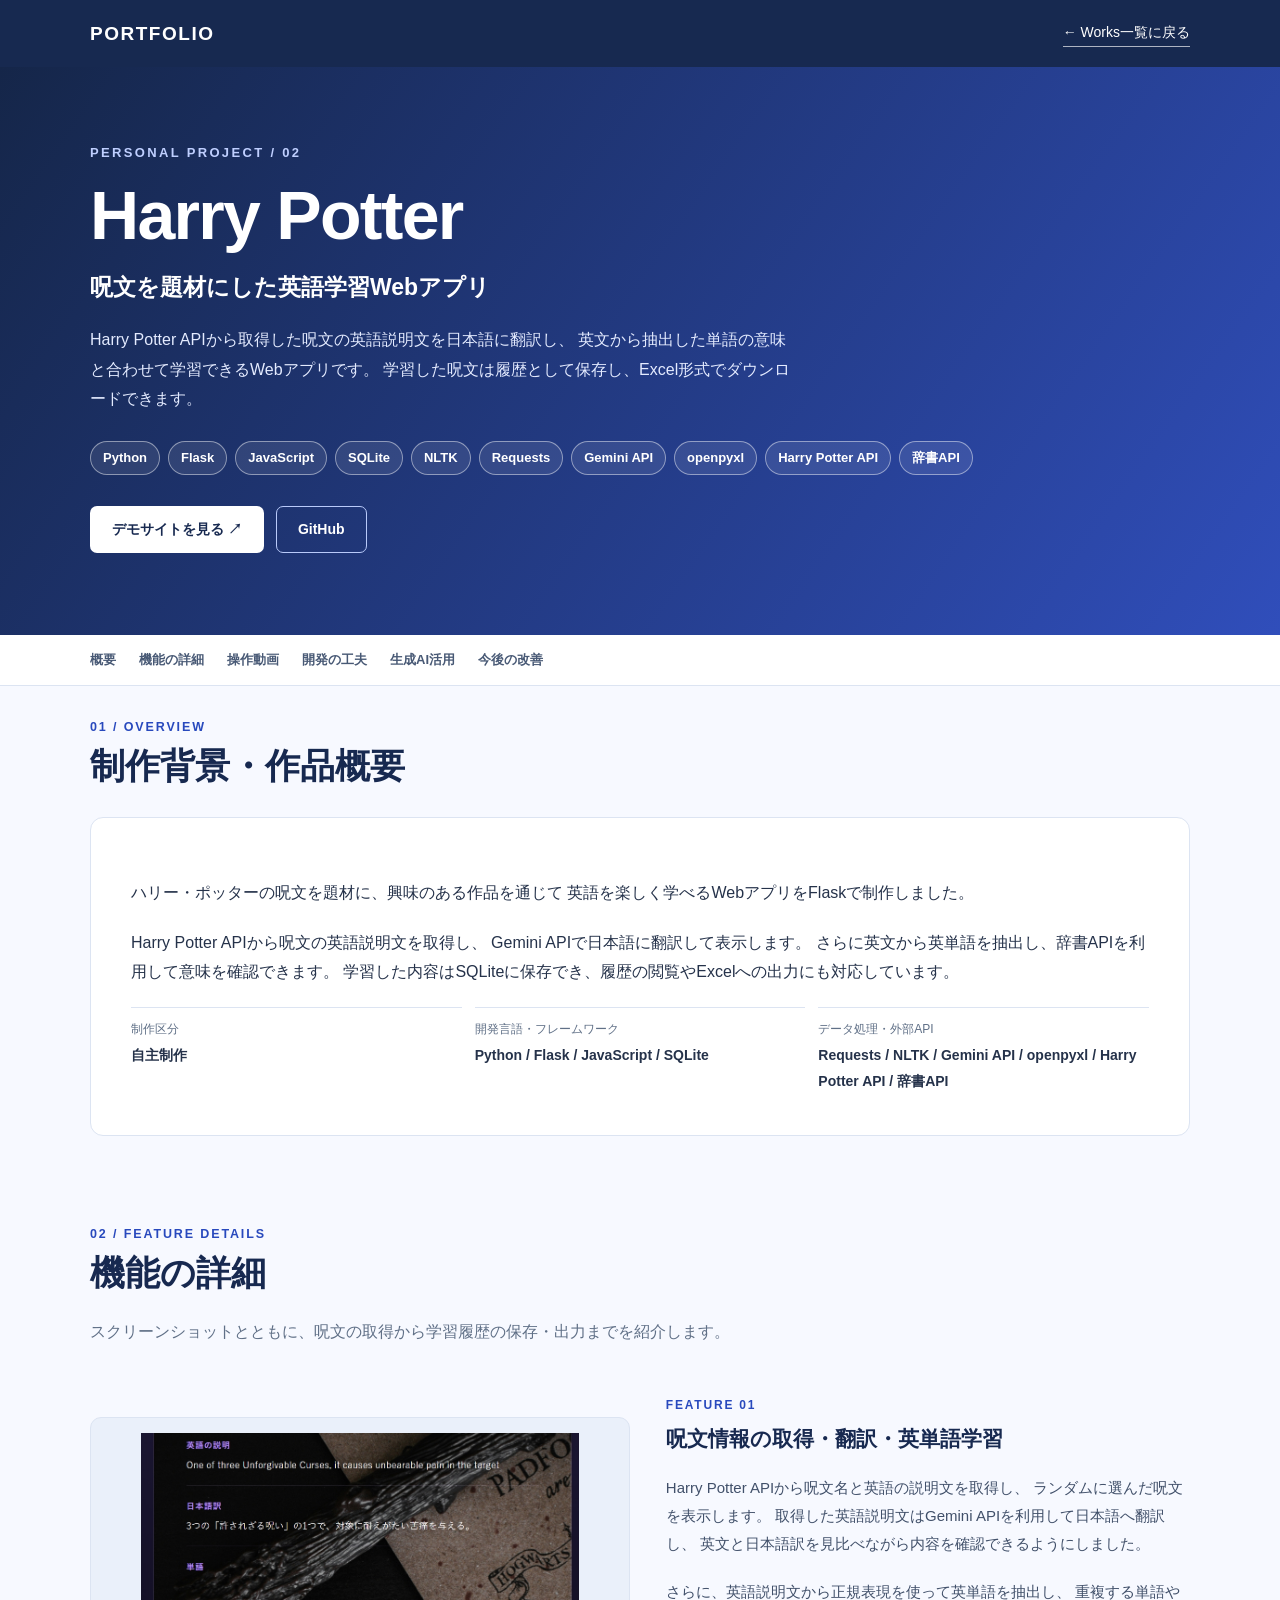
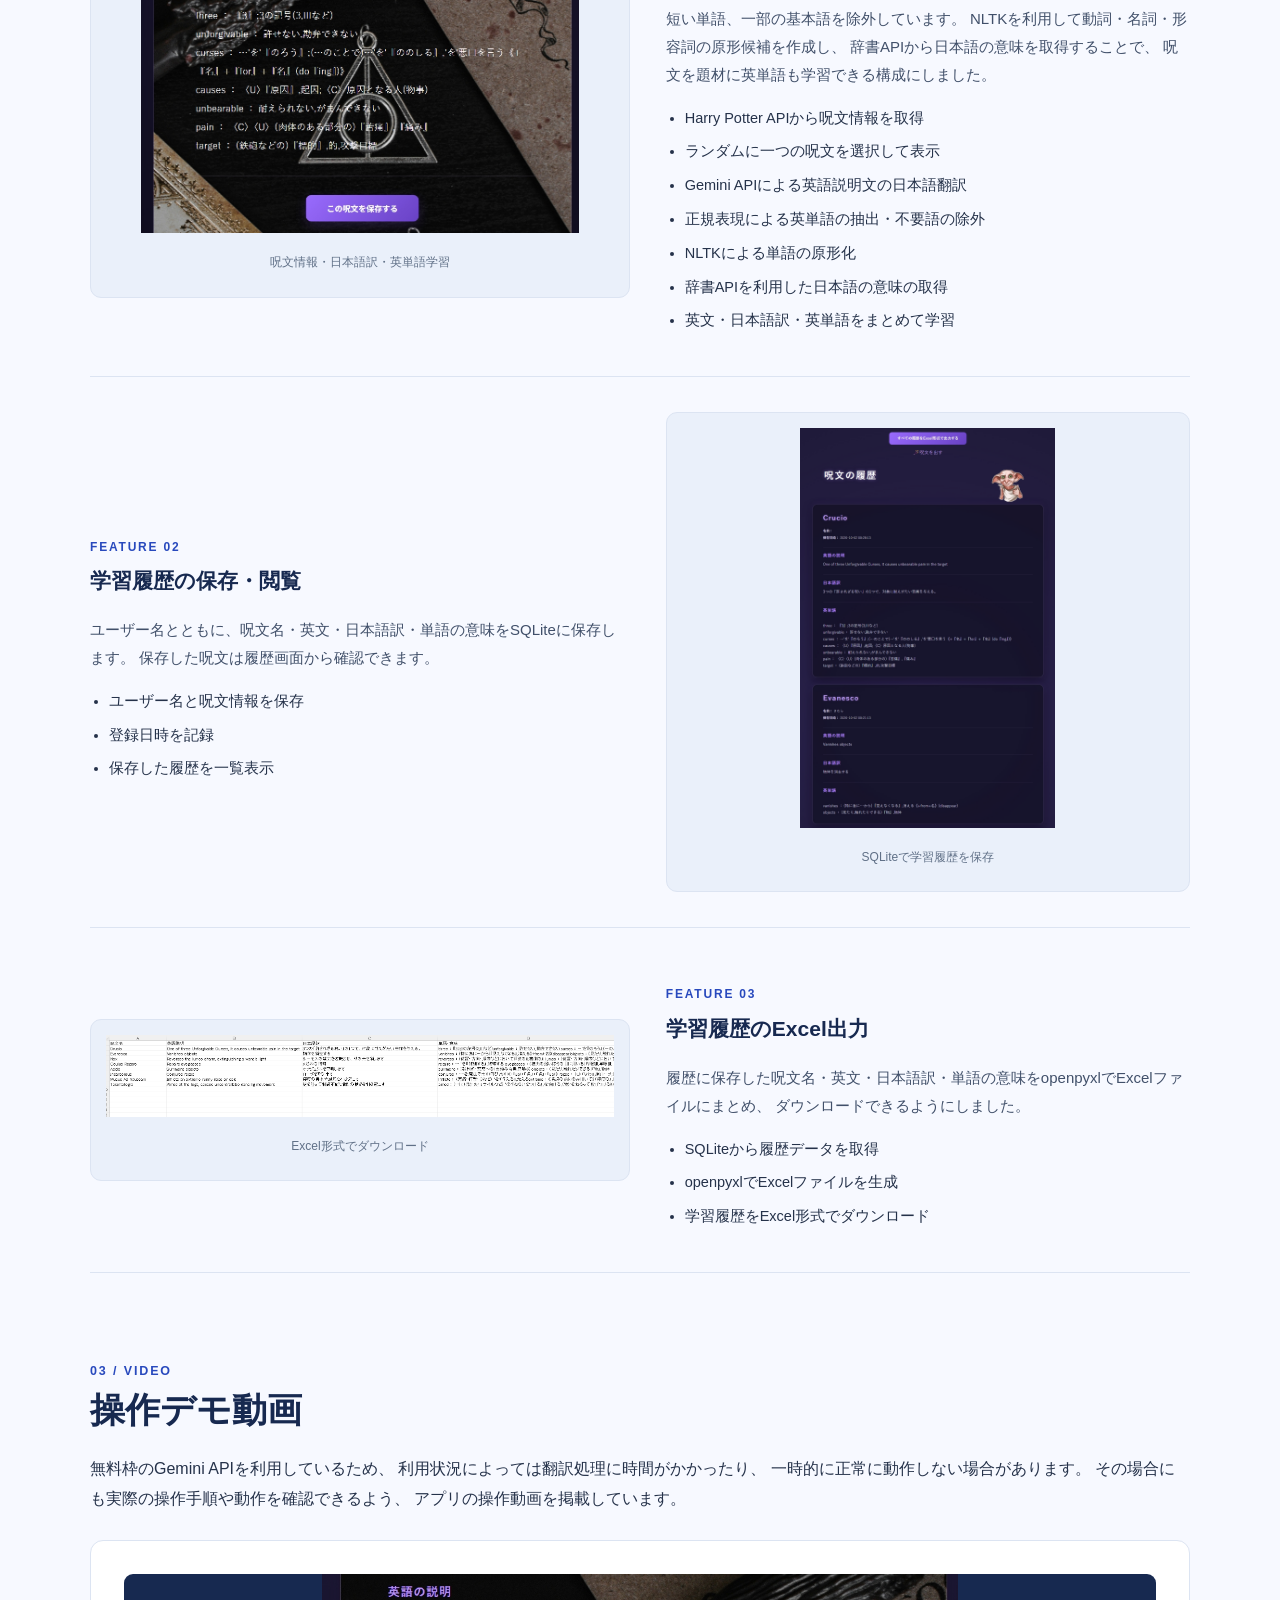
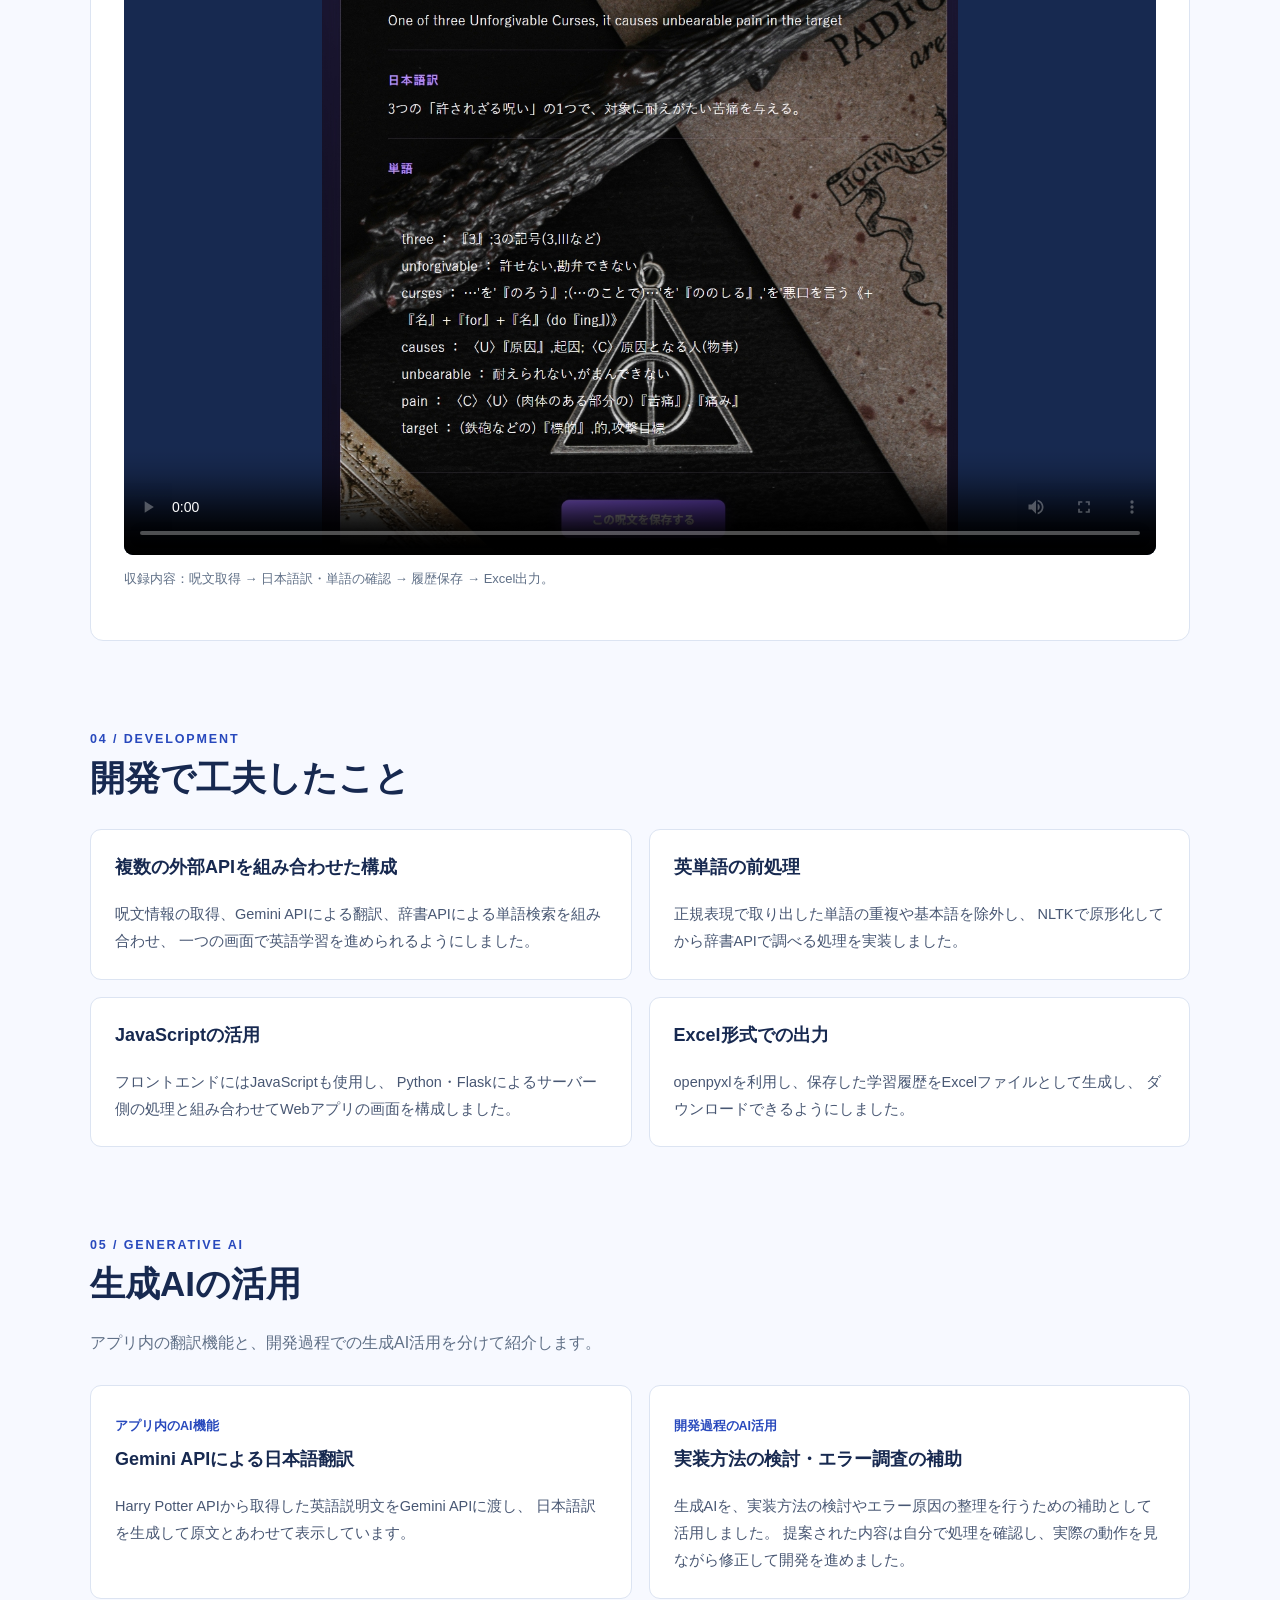
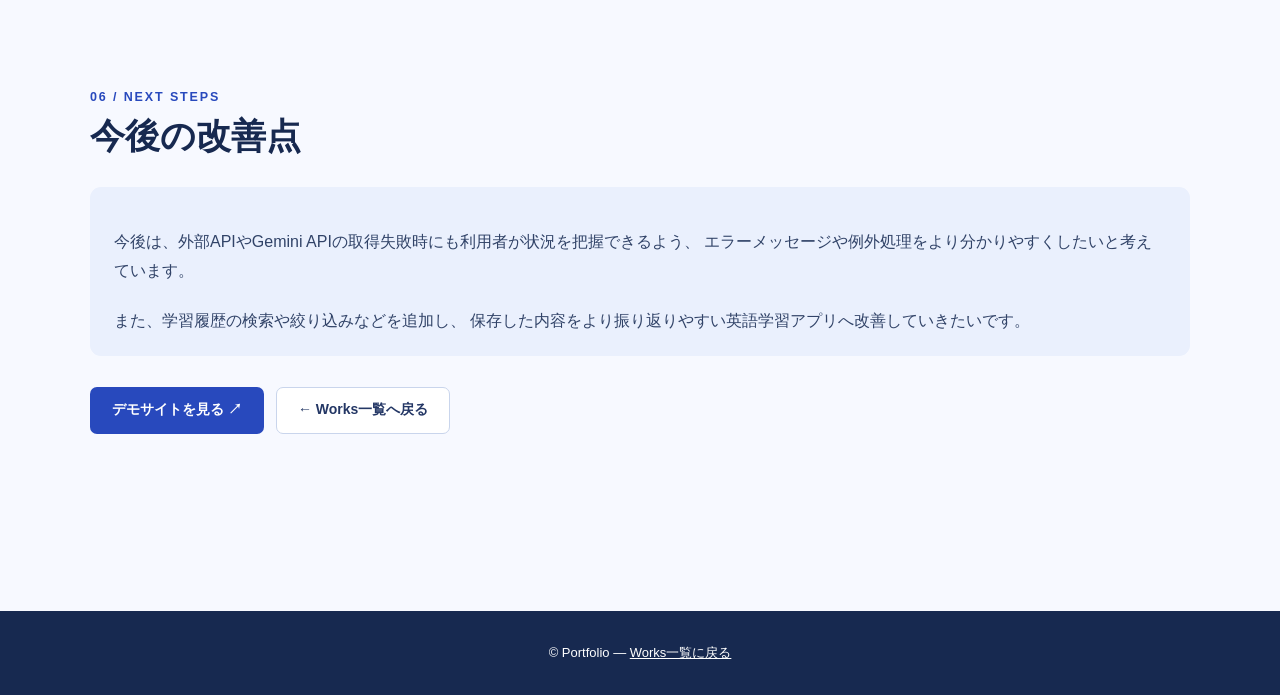
==== harry.html @ 6ee56cf9 "変更" ====
<!DOCTYPE html>
<html lang="ja">
<head>
  <meta charset="UTF-8">
  <meta name="viewport" content="width=device-width, initial-scale=1.0">
  <meta name="description" content="Harry Potter｜呪文を題材にした英語学習Webアプリの制作背景、主な機能、開発時の工夫、操作動画を紹介するポートフォリオ詳細ページです。">
  <title>Harry Potter | Works Detail</title>
  <link rel="stylesheet" href="works.css">
</head>

<body>

  <header class="topbar">
    <div class="container">
      <a class="brand" href="index.html">PORTFOLIO</a>
      <a class="back-link" href="index.html#point3">← Works一覧に戻る</a>
    </div>
  </header>

  <section class="hero" aria-labelledby="page-title">
    <div class="container">
      <p class="eyebrow">PERSONAL PROJECT / 02</p>
      <h1 id="page-title">Harry Potter</h1>
      <p class="hero-sub">呪文を題材にした英語学習Webアプリ</p>

      <p class="hero-desc">
        Harry Potter APIから取得した呪文の英語説明文を日本語に翻訳し、
        英文から抽出した単語の意味と合わせて学習できるWebアプリです。
        学習した呪文は履歴として保存し、Excel形式でダウンロードできます。
      </p>

      <ul class="tag-list" aria-label="使用技術">
        <li>Python</li>
        <li>Flask</li>
        <li>JavaScript</li>
        <li>SQLite</li>
        <li>NLTK</li>
        <li>Requests</li>
        <li>Gemini API</li>
        <li>openpyxl</li>
        <li>Harry Potter API</li>
        <li>辞書API</li>
      </ul>

      <div class="actions">
        <a class="btn btn-light"
           href="https://harry-potter-app-kkv4.onrender.com/"
           target="_blank"
           rel="noopener noreferrer">
          デモサイトを見る ↗
        </a>

        <a class="btn btn-outline"
           href="https://github.com/yuka3day525-jpg/harry_potter_app.git"
           target="_blank"
           rel="noopener noreferrer">
          GitHub
        </a>
      </div>
    </div>
  </section>

  <nav class="page-nav" aria-label="ページ内メニュー">
    <div class="container">
      <a href="#overview">概要</a>
      <a href="#feature-details">機能の詳細</a>
      <a href="#video">操作動画</a>
      <a href="#development">開発の工夫</a>
      <a href="#ai">生成AI活用</a>
      <a href="#future">今後の改善</a>
    </div>
  </nav>

  <main class="container">

    <section class="detail" id="overview">
      <div class="section-head">
        <p class="section-no">01 / OVERVIEW</p>
        <h2>制作背景・作品概要</h2>
      </div>

      <div class="summary">
        <p>
          ハリー・ポッターの呪文を題材に、興味のある作品を通じて
          英語を楽しく学べるWebアプリをFlaskで制作しました。
        </p>

        <p>
          Harry Potter APIから呪文の英語説明文を取得し、
          Gemini APIで日本語に翻訳して表示します。
          さらに英文から英単語を抽出し、辞書APIを利用して意味を確認できます。
          学習した内容はSQLiteに保存でき、履歴の閲覧やExcelへの出力にも対応しています。
        </p>

        <dl class="meta">
          <div>
            <dt>制作区分</dt>
            <dd>自主制作</dd>
          </div>

          <div>
            <dt>開発言語・フレームワーク</dt>
            <dd>Python / Flask / JavaScript / SQLite</dd>
          </div>

          <div>
            <dt>データ処理・外部API</dt>
            <dd>Requests / NLTK / Gemini API / openpyxl / Harry Potter API / 辞書API</dd>
          </div>
        </dl>
      </div>
    </section>

    <section class="detail" id="feature-details">
      <div class="section-head">
        <p class="section-no">02 / FEATURE DETAILS</p>
        <h2>機能の詳細</h2>
        <p class="section-lead">
          スクリーンショットとともに、呪文の取得から学習履歴の保存・出力までを紹介します。
        </p>
      </div>

      <article class="detail-feature">
          <figure class="feature-picture">
              <img
                  src="image/hp-spell.jpg"
                  alt="呪文情報、日本語訳、英単語の意味を表示した画面"
             
              >
              
              <figcaption>呪文情報・日本語訳・英単語学習</figcaption>
          </figure>

          <div class="feature-copy">
              <p class="small-number">FEATURE 01</p>

              <h3>呪文情報の取得・翻訳・英単語学習</h3>

              <p>
                  Harry Potter APIから呪文名と英語の説明文を取得し、
                  ランダムに選んだ呪文を表示します。
                  取得した英語説明文はGemini APIを利用して日本語へ翻訳し、
                  英文と日本語訳を見比べながら内容を確認できるようにしました。
              </p>

              <p>
                  さらに、英語説明文から正規表現を使って英単語を抽出し、
                  重複する単語や短い単語、一部の基本語を除外しています。
                  NLTKを利用して動詞・名詞・形容詞の原形候補を作成し、
                  辞書APIから日本語の意味を取得することで、
                  呪文を題材に英単語も学習できる構成にしました。
              </p>

              <ul>
                  <li>Harry Potter APIから呪文情報を取得</li>
                  <li>ランダムに一つの呪文を選択して表示</li>
                  <li>Gemini APIによる英語説明文の日本語翻訳</li>
                  <li>正規表現による英単語の抽出・不要語の除外</li>
                  <li>NLTKによる単語の原形化</li>
                  <li>辞書APIを利用した日本語の意味の取得</li>
                  <li>英文・日本語訳・英単語をまとめて学習</li>
              </ul>
          </div>
      </article>
      <article class="detail-feature">
        <figure class="feature-picture">
          <img src="image/hp-history.jpg"
               alt="保存した呪文を一覧表示した画面">
               
          <figcaption>SQLiteで学習履歴を保存</figcaption>
        </figure>

        <div class="feature-copy">
          <p class="small-number">FEATURE 02</p>
          <h3>学習履歴の保存・閲覧</h3>

          <p>
            ユーザー名とともに、呪文名・英文・日本語訳・単語の意味をSQLiteに保存します。
            保存した呪文は履歴画面から確認できます。
          </p>

          <ul>
            <li>ユーザー名と呪文情報を保存</li>
            <li>登録日時を記録</li>
            <li>保存した履歴を一覧表示</li>
          </ul>
        </div>
      </article>

      <article class="detail-feature">
        <figure class="feature-picture">
          <img src="image/hp-excel.jpg"
               alt="ダウンロードした呪文履歴のExcelファイル">
               
          <figcaption>Excel形式でダウンロード</figcaption>
        </figure>

        <div class="feature-copy">
          <p class="small-number">FEATURE 03</p>
          <h3>学習履歴のExcel出力</h3>

          <p>
            履歴に保存した呪文名・英文・日本語訳・単語の意味をopenpyxlでExcelファイルにまとめ、
            ダウンロードできるようにしました。
          </p>

          <ul>
            <li>SQLiteから履歴データを取得</li>
            <li>openpyxlでExcelファイルを生成</li>
            <li>学習履歴をExcel形式でダウンロード</li>
          </ul>
        </div>
      </article>
    </section>

    <section class="detail" id="video">
      <div class="section-head">
        <p class="section-no">03 / VIDEO</p>
        <h2>操作デモ動画</h2>
        <p>
          無料枠のGemini APIを利用しているため、
          利用状況によっては翻訳処理に時間がかかったり、
          一時的に正常に動作しない場合があります。
          その場合にも実際の操作手順や動作を確認できるよう、
          アプリの操作動画を掲載しています。
        </p>
      </div>

      <div class="video-panel">
        <div class="video-wrap">
          <video controls
                 preload="metadata"
                 playsinline
                 poster="image/hp-spell.jpg"
                 aria-label="ハリー・ポッター英語学習アプリ操作デモ動画">
            <source src="video/hp-demo.mp4" type="video/mp4">
            <p class="video-fallback">
              動画を再生できない場合は、対応ブラウザでご確認ください。
            </p>
          </video>
        </div>

        <p class="hint">
          収録内容：呪文取得 → 日本語訳・単語の確認 → 履歴保存 → Excel出力。
        </p>
      </div>
    </section>

    <section class="detail" id="development">
      <div class="section-head">
        <p class="section-no">04 / DEVELOPMENT</p>
        <h2>開発で工夫したこと</h2>
      </div>

      <div class="two-col">
        <article class="info-card">
          <h3>複数の外部APIを組み合わせた構成</h3>
          <p>
            呪文情報の取得、Gemini APIによる翻訳、辞書APIによる単語検索を組み合わせ、
            一つの画面で英語学習を進められるようにしました。
          </p>
        </article>

        <article class="info-card">
          <h3>英単語の前処理</h3>
          <p>
            正規表現で取り出した単語の重複や基本語を除外し、
            NLTKで原形化してから辞書APIで調べる処理を実装しました。
          </p>
        </article>

        <article class="info-card">
          <h3>JavaScriptの活用</h3>
          <p>
            フロントエンドにはJavaScriptも使用し、
            Python・Flaskによるサーバー側の処理と組み合わせてWebアプリの画面を構成しました。
          </p>
        </article>

        <article class="info-card">
          <h3>Excel形式での出力</h3>
          <p>
            openpyxlを利用し、保存した学習履歴をExcelファイルとして生成し、
            ダウンロードできるようにしました。
          </p>
        </article>
      </div>
    </section>

    <section class="detail" id="ai">
      <div class="section-head">
        <p class="section-no">05 / GENERATIVE AI</p>
        <h2>生成AIの活用</h2>
        <p class="section-lead">
          アプリ内の翻訳機能と、開発過程での生成AI活用を分けて紹介します。
        </p>
      </div>

      <div class="two-col">
        <article class="info-card">
          <span class="ai-label">アプリ内のAI機能</span>
          <h3>Gemini APIによる日本語翻訳</h3>
          <p>
            Harry Potter APIから取得した英語説明文をGemini APIに渡し、
            日本語訳を生成して原文とあわせて表示しています。
          </p>
        </article>

        <article class="info-card">
          <span class="ai-label">開発過程のAI活用</span>
          <h3>実装方法の検討・エラー調査の補助</h3>
          <p>
            生成AIを、実装方法の検討やエラー原因の整理を行うための補助として活用しました。
            提案された内容は自分で処理を確認し、実際の動作を見ながら修正して開発を進めました。
          </p>
        </article>
      </div>
    </section>

    <section class="detail" id="future">
      <div class="section-head">
        <p class="section-no">06 / NEXT STEPS</p>
        <h2>今後の改善点</h2>
      </div>

      <div class="callout">
        <p>
          今後は、外部APIやGemini APIの取得失敗時にも利用者が状況を把握できるよう、
          エラーメッセージや例外処理をより分かりやすくしたいと考えています。
        </p>

        <p style="margin-bottom:0">
          また、学習履歴の検索や絞り込みなどを追加し、
          保存した内容をより振り返りやすい英語学習アプリへ改善していきたいです。
        </p>
      </div>

      <div class="actions">
        <a class="btn btn-blue"
           href="https://harry-potter-app-kkv4.onrender.com/"
           target="_blank"
           rel="noopener noreferrer">
          デモサイトを見る ↗
        </a>

        <a class="btn"
           style="background:#fff;border-color:#c9d5ec;color:#243765"
           href="index.html#point3">
          ← Works一覧へ戻る
        </a>
      </div>
    </section>

  </main>

  <footer>
    <div class="container">
      © Portfolio — <a href="index.html#point3">Works一覧に戻る</a>
    </div>
  </footer>

</body>
</html>
---- works.css ----
:root{--navy:#172950;--blue:#2849bd;--sky:#edf3ff;--ink:#25324a;--muted:#607087;--line:#dce4f2;--paper:#fff;--bg:#f7f9ff;--shadow:0 12px 36px rgba(28,53,112,.08)}
    *,*::before,*::after{box-sizing:border-box}
    html{scroll-behavior:smooth;font-size:62.5%}
    body{margin:0;font-family:"Yu Gothic","Hiragino Kaku Gothic ProN",Meiryo,sans-serif;font-size:1.6rem;line-height:1.85;color:var(--ink);background:var(--bg)}
    a{color:inherit} img{max-width:100%;height:auto} button,input{font:inherit} :focus-visible{outline:3px solid #ffbf47;outline-offset:3px}
    .container{width:min(1100px,90%);margin-inline:auto}
    .topbar{background:var(--navy);color:#fff}
    .topbar .container{min-height:67px;display:flex;align-items:center;justify-content:space-between;gap:20px}
    .brand{font-size:1.9rem;letter-spacing:.08em;font-weight:750;text-decoration:none}
    .back-link{font-size:1.4rem;text-decoration:none;border-bottom:1px solid rgba(255,255,255,.65)}
    .hero{background:linear-gradient(125deg,#152649 0%,#304ebb 100%);color:#fff;padding:74px 0 82px}
    .eyebrow{margin:0 0 10px;font-size:1.3rem;font-weight:700;letter-spacing:.18em;color:#bfcfff}
    .hero h1{font-size:clamp(3.8rem,6vw,6.8rem);line-height:1.2;letter-spacing:-.025em;margin:0 0 9px}
    .hero-sub{font-size:clamp(1.7rem,2.5vw,2.3rem);margin:0 0 17px;font-weight:600}
    .hero-desc{max-width:710px;color:#e4ebff;margin:0 0 27px}
    .tag-list{display:flex;flex-wrap:wrap;gap:8px;margin:0;padding:0;list-style:none}
    .tag-list li{font-size:1.3rem;font-weight:600;border:1px solid rgba(255,255,255,.45);padding:4px 12px;border-radius:100px;background:rgba(255,255,255,.09)}
    .actions{display:flex;flex-wrap:wrap;gap:12px;margin-top:31px}
    .btn{display:inline-flex;align-items:center;justify-content:center;gap:12px;min-height:47px;padding:9px 21px;border:1px solid transparent;border-radius:7px;text-decoration:none;font-size:1.4rem;font-weight:700;transition:transform .2s,background .2s,border-color .2s}
    .btn:hover{transform:translateY(-2px)}.btn-light{background:#fff;color:var(--navy)}.btn-outline{border-color:#b9cafa;color:#fff}.btn-outline:hover{background:rgba(255,255,255,.1)}.btn-blue{background:var(--blue);color:#fff}.btn-blue:hover{background:#18368f}
    .page-nav{background:#fff;border-bottom:1px solid var(--line);position:sticky;top:0;z-index:10;margin-bottom: 30px;}
    .page-nav .container{display:flex;gap:23px;overflow-x:auto;white-space:nowrap;scrollbar-width:thin;}
    .page-nav a{padding:13px 0;font-size:1.3rem;color:#485975;text-decoration:none;font-weight:600}.page-nav a:hover{color:var(--blue)}
    main{padding-bottom:90px}
    .lead-image{margin:-32px auto 75px;position:relative;border-radius:15px;overflow:hidden;background:#e7eefb;box-shadow:var(--shadow);border:7px solid #fff}
    .lead-image img{width:100%;display:block;max-height:540px;object-fit:contain}
    .image-placeholder{display:grid;place-items:center;min-height:220px;padding:30px;background:repeating-linear-gradient(135deg,#e8eef9,#e8eef9 16px,#f1f5fc 16px,#f1f5fc 32px);color:#61708a;text-align:center;font-size:1.4rem}
    section.detail{scroll-margin-top:85px;margin-bottom:87px}
    .section-head{margin-bottom:27px}.section-no{margin:0 0 2px;font-weight:800;font-size:1.25rem;letter-spacing:.15em;color:var(--blue)}
    h2{margin:0;font-size:clamp(2.5rem,4vw,3.5rem);line-height:1.4;color:var(--navy)}
    h3{margin:0 0 12px;color:var(--navy);font-size:2.1rem;line-height:1.5}
    p{margin:20px 0px 16px}.section-lead{max-width:850px;color:var(--muted)}
    .summary{background:#fff;border:1px solid var(--line);border-radius:13px;padding:clamp(20px,4vw,40px)}
    .meta{display:grid;grid-template-columns:repeat(3,minmax(0,1fr));gap:13px;margin:20px 0 0}.meta div{border-top:1px solid var(--line);padding-top:10px}.meta dt{font-size:1.2rem;color:var(--muted)}.meta dd{margin:3px 0 0;font-size:1.4rem;font-weight:650}
    .features{display:grid;grid-template-columns:repeat(3,minmax(0,1fr));gap:16px}
    .feature-card{padding:25px;background:#fff;border:1px solid var(--line);border-radius:12px;box-shadow:0 5px 20px rgba(25,55,107,.025)}
    .feature-card .num{color:var(--blue);font-size:1.25rem;font-weight:800;letter-spacing:.09em}
    .feature-card h3{font-size:1.75rem;margin-top:7px}.feature-card p{color:var(--muted);font-size:1.4rem;margin:0}
    .detail-feature{display:grid;grid-template-columns:1.03fr 1fr;gap:36px;align-items:center;padding:35px 0;border-bottom:1px solid var(--line)}
    .detail-feature:first-of-type{padding-top:0}.detail-feature:nth-of-type(even) .feature-picture{order:2}
    .feature-picture {
        display: flex;
        flex-direction: column;
        align-items: center;
        justify-content: center;

        margin: 0;
        padding: 15px;

        background-color: #eaf0fa;
        border: 1px solid var(--line);
        border-radius: 11px;
        overflow: hidden;
    }

    .feature-picture img {
        display: block;
        width: 100%;
        height: auto;
        max-height: 400px;
        object-fit: contain;
    }

    .feature-picture figcaption {
        width: 100%;
        margin-top: 10px;
        padding: 8px;
        text-align: center;
        font-size: 1.2rem;
        color: var(--muted);
    }
    .feature-copy .small-number{font-size:1.2rem;font-weight:800;letter-spacing:.15em;color:var(--blue);margin-bottom:7px}
    .feature-copy p{font-size:1.5rem;color:#41506a}
    .feature-copy ul,.plain-list{padding-left:1.3em;margin:12px 0 0;font-size:1.45rem}.feature-copy li,.plain-list li{margin-bottom:7px}
    .flow{display:grid;grid-template-columns:repeat(4,minmax(0,1fr));gap:12px;margin-top:20px}
    .flow-step{background:#eaf0fc;border:1px solid #d2def6;border-radius:9px;padding:13px 12px;text-align:center;font-size:1.3rem;font-weight:700}
    .video-panel,.demo-panel,.note-panel{background:#fff;border:1px solid var(--line);padding:clamp(20px,3vw,33px);border-radius:13px}
    .video-wrap{aspect-ratio:16 / 9;background:var(--navy);border-radius:9px;overflow:hidden;display:flex;align-items:center;justify-content:center;color:#e8edff}
    video{display:block;width:100%;height:100%;object-fit:contain}
    .video-fallback{padding:25px;text-align:center;font-size:1.4rem}
    .hint{color:var(--muted);font-size:1.3rem;margin-top:12px}
    .demo-grid{display:grid;grid-template-columns:1.05fr .95fr;gap:25px}
    .demo-grid h3{font-size:1.8rem}
    .credential-table{width:100%;border-collapse:collapse;margin:15px 0;font-size:1.4rem}
    .credential-table th,.credential-table td{padding:9px 10px;text-align:left;border-bottom:1px solid var(--line)}
    .credential-table th{color:var(--muted);width:36%;font-weight:600}.credential-table code{font-size:1.35rem;overflow-wrap:anywhere}
    .file-link{display:inline-flex;gap:10px;align-items:center;margin-top:12px;padding:13px 17px;border-radius:8px;background:#edf2ff;color:#2343ad;font-weight:750;font-size:1.4rem;text-decoration:none}.file-link:hover{background:#dfe8ff}
    .warn{margin-top:16px;border-left:3px solid #7794d8;background:#f1f5fe;padding:11px 14px;font-size:1.35rem;color:#4a5b79}
    .two-col{display:grid;grid-template-columns:repeat(2,minmax(0,1fr));gap:17px}
    .info-card{background:#fff;border:1px solid var(--line);border-radius:11px;padding:24px}.info-card p{font-size:1.45rem;color:#485773;margin-bottom:0}.info-card h3{font-size:1.8rem}
    .ai-label{display:inline-block;font-size:1.25rem;font-weight:800;color:var(--blue);margin-bottom:8px}
    .challenge{border-left:4px solid #5570d0;background:#fff;border-radius:0 10px 10px 0;padding:22px 24px;margin-bottom:15px;border-top:1px solid var(--line);border-right:1px solid var(--line);border-bottom:1px solid var(--line)}
    .challenge h3{font-size:1.8rem}.challenge p{margin-bottom:8px;font-size:1.45rem}.challenge p:last-child{margin:0}
    .callout{border-radius:11px;background:#eaf0fd;padding:20px 24px;color:#314368}
    footer{padding:30px 0;background:var(--navy);color:#fff;text-align:center;font-size:1.3rem}
    footer a{color:#fff}
    @media(max-width:850px){.features{grid-template-columns:repeat(2,minmax(0,1fr))}.detail-feature{grid-template-columns:1fr;gap:18px}.detail-feature:nth-of-type(even) .feature-picture{order:0}.demo-grid{grid-template-columns:1fr}.flow{grid-template-columns:repeat(2,minmax(0,1fr))}}
    @media(max-width:600px){body{font-size:1.5rem}.hero{padding:52px 0 64px}.topbar .container{min-height:59px}.lead-image{margin-bottom:55px}.page-nav .container{gap:18px}.features,.two-col,.meta{grid-template-columns:1fr}section.detail{margin-bottom:65px}.feature-card{padding:19px}.detail-feature{padding:25px 0}.actions .btn{flex:1 1 100%}.credential-table{font-size:1.2rem}.credential-table code{font-size:1.2rem}}
    @media(prefers-reduced-motion:reduce){html{scroll-behavior:auto}.btn{transition:none}}
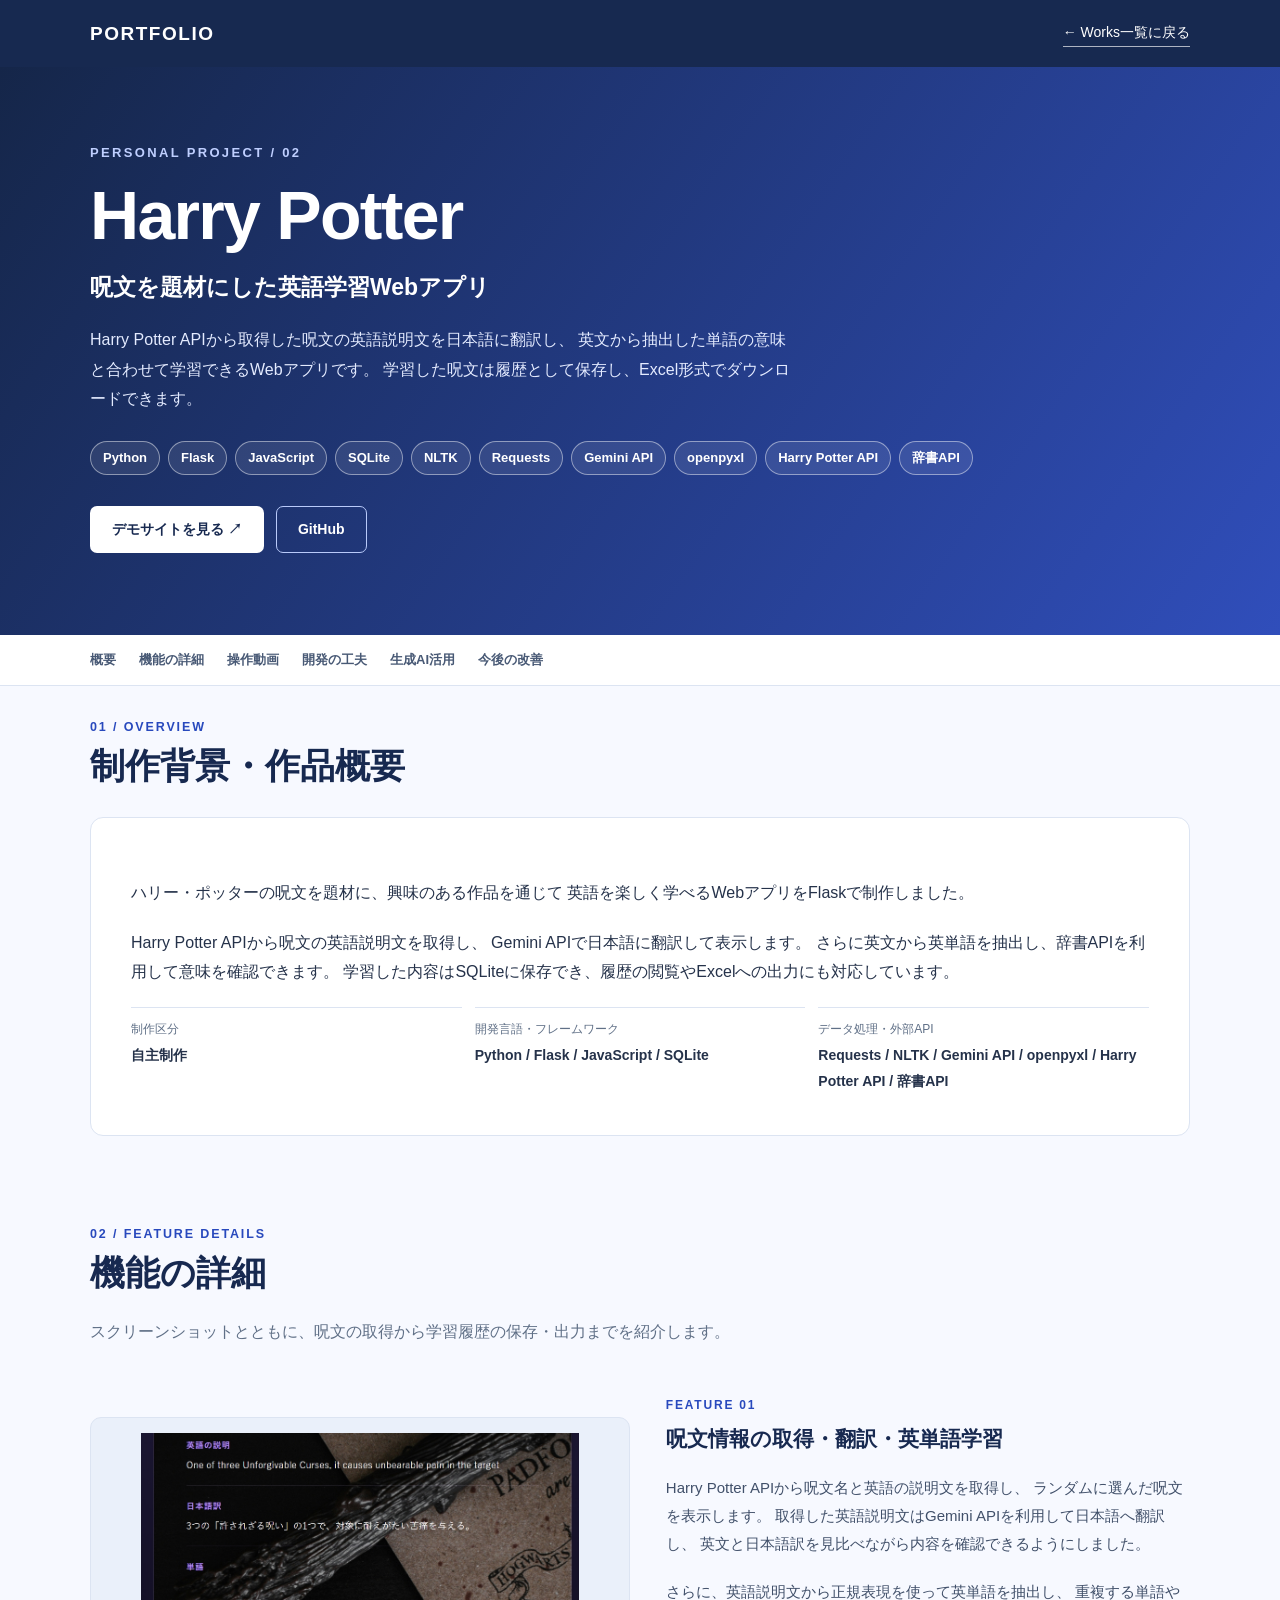
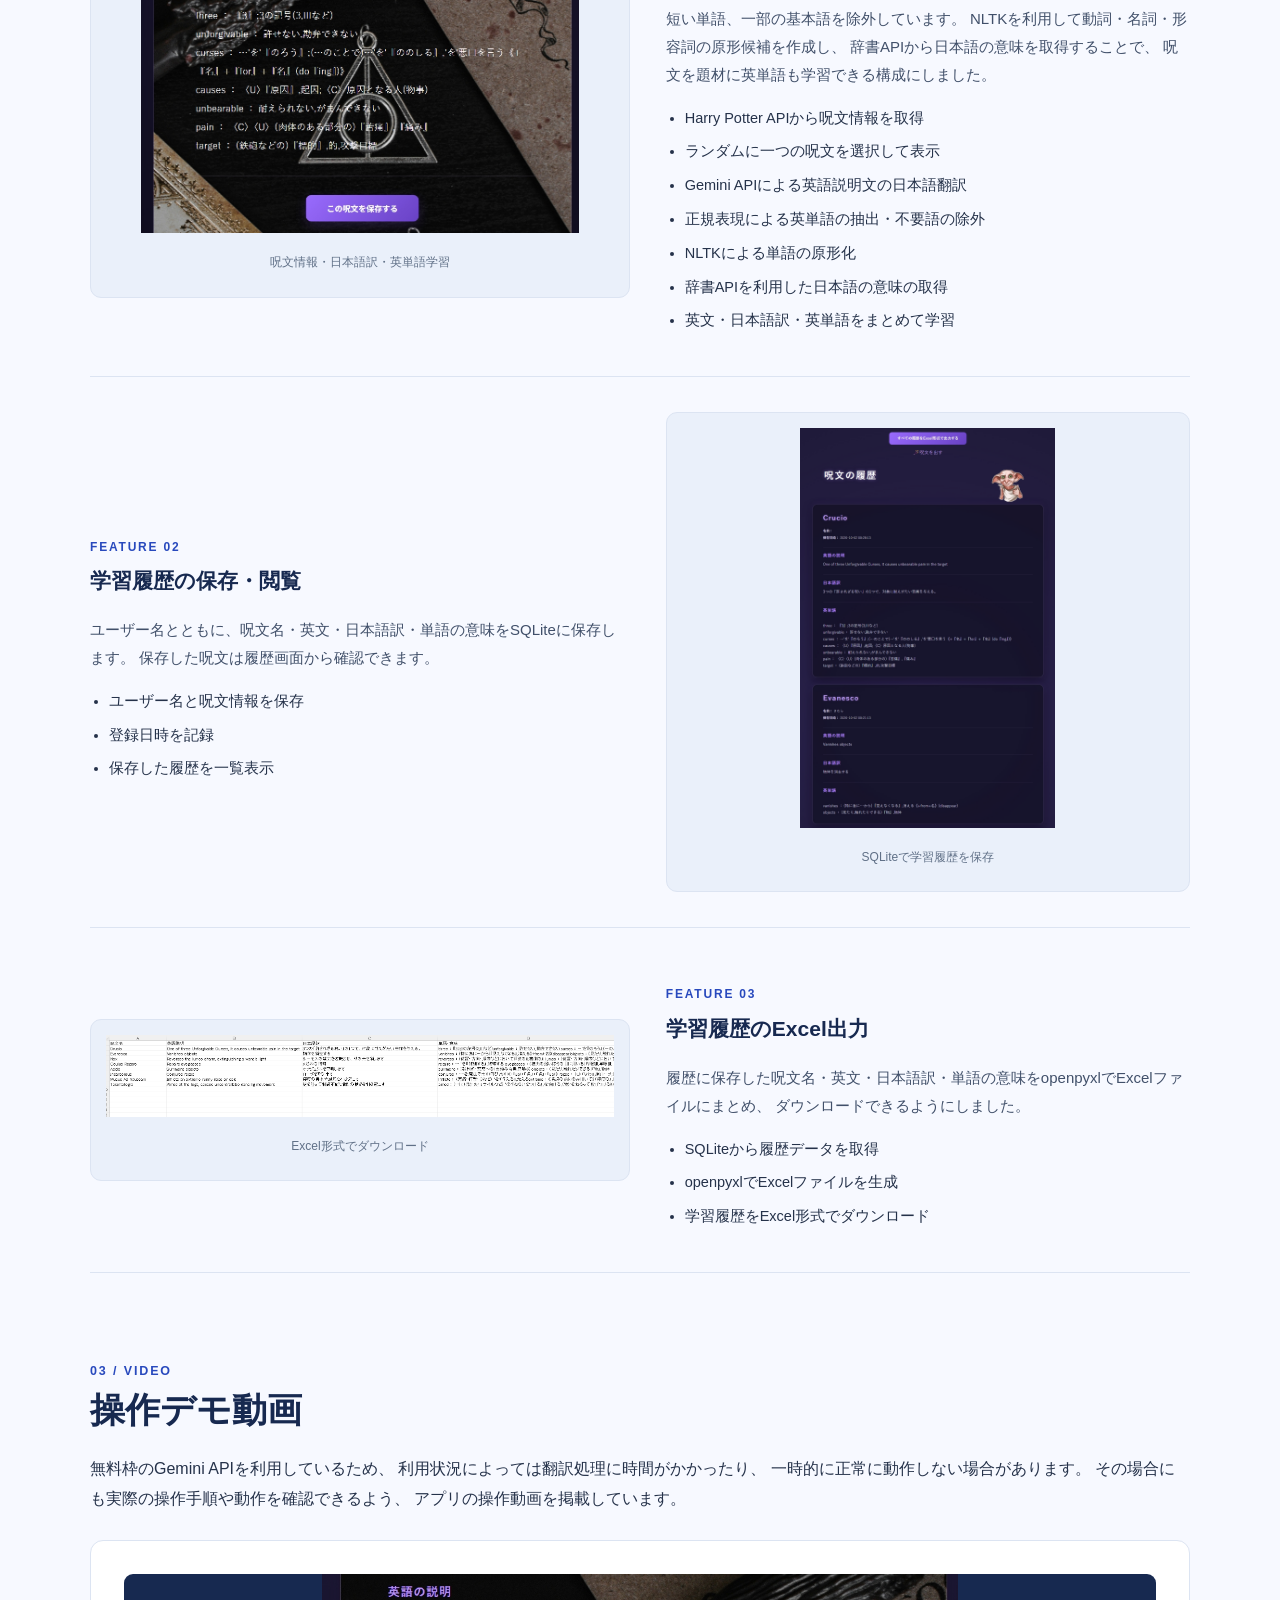
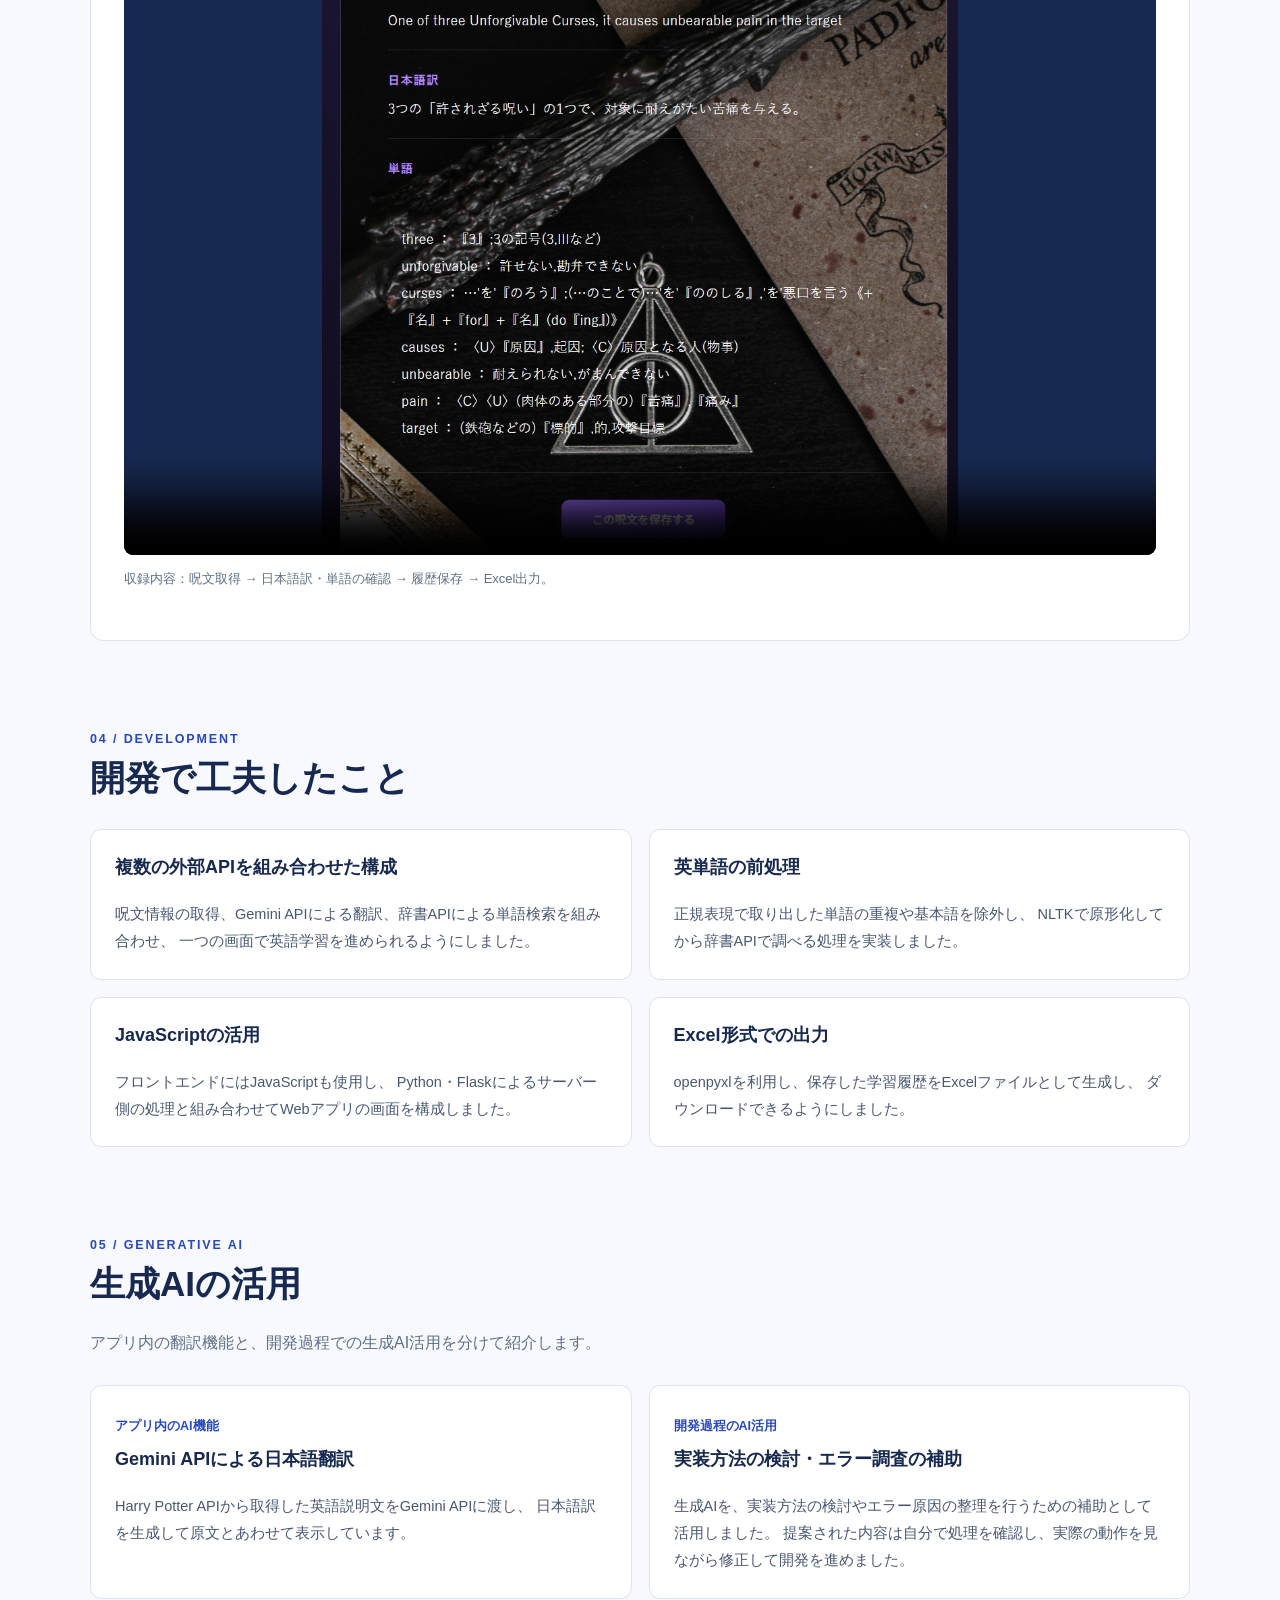
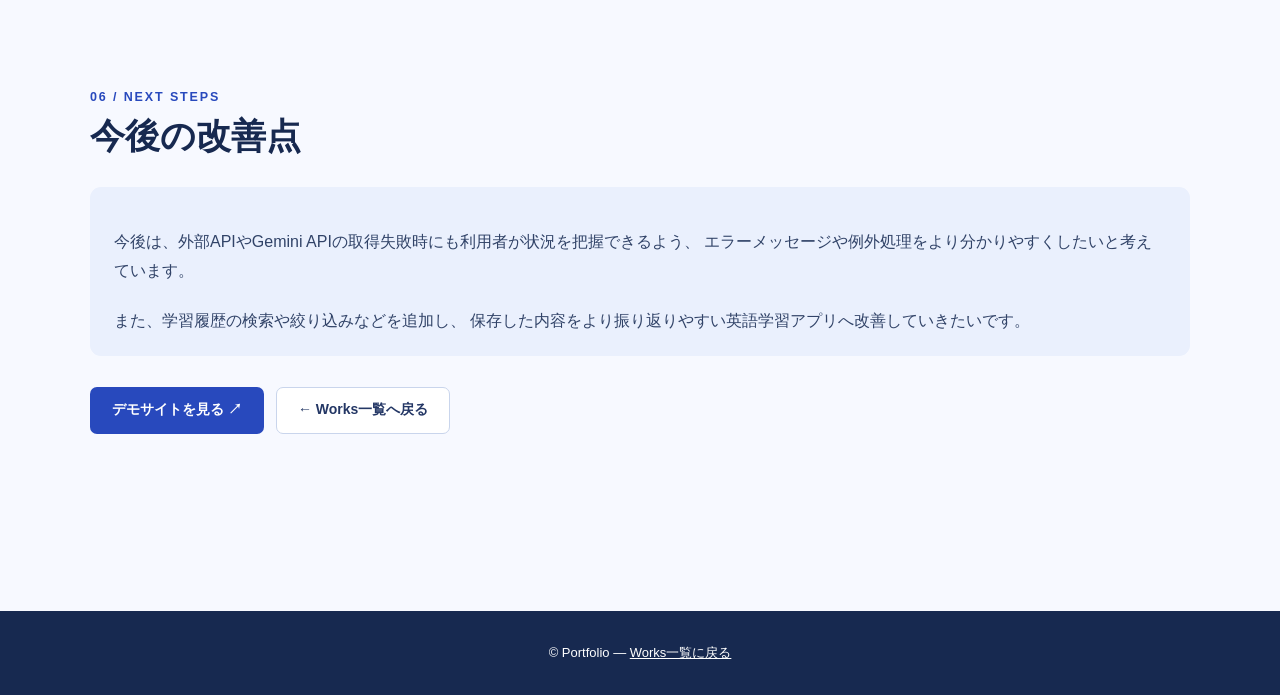
==== commit 8f599731: "変更" ====
--- a/harry.html
+++ b/harry.html
@@ -233,7 +233,7 @@
                  playsinline
                  poster="image/hp-spell.jpg"
                  aria-label="ハリー・ポッター英語学習アプリ操作デモ動画">
-            <source src="video/hp-demo.mp4" type="video/mp4">
+            <source src="video/hp-demo.mp4.mp4" type="video/mp4">
             <p class="video-fallback">
               動画を再生できない場合は、対応ブラウザでご確認ください。
             </p>
